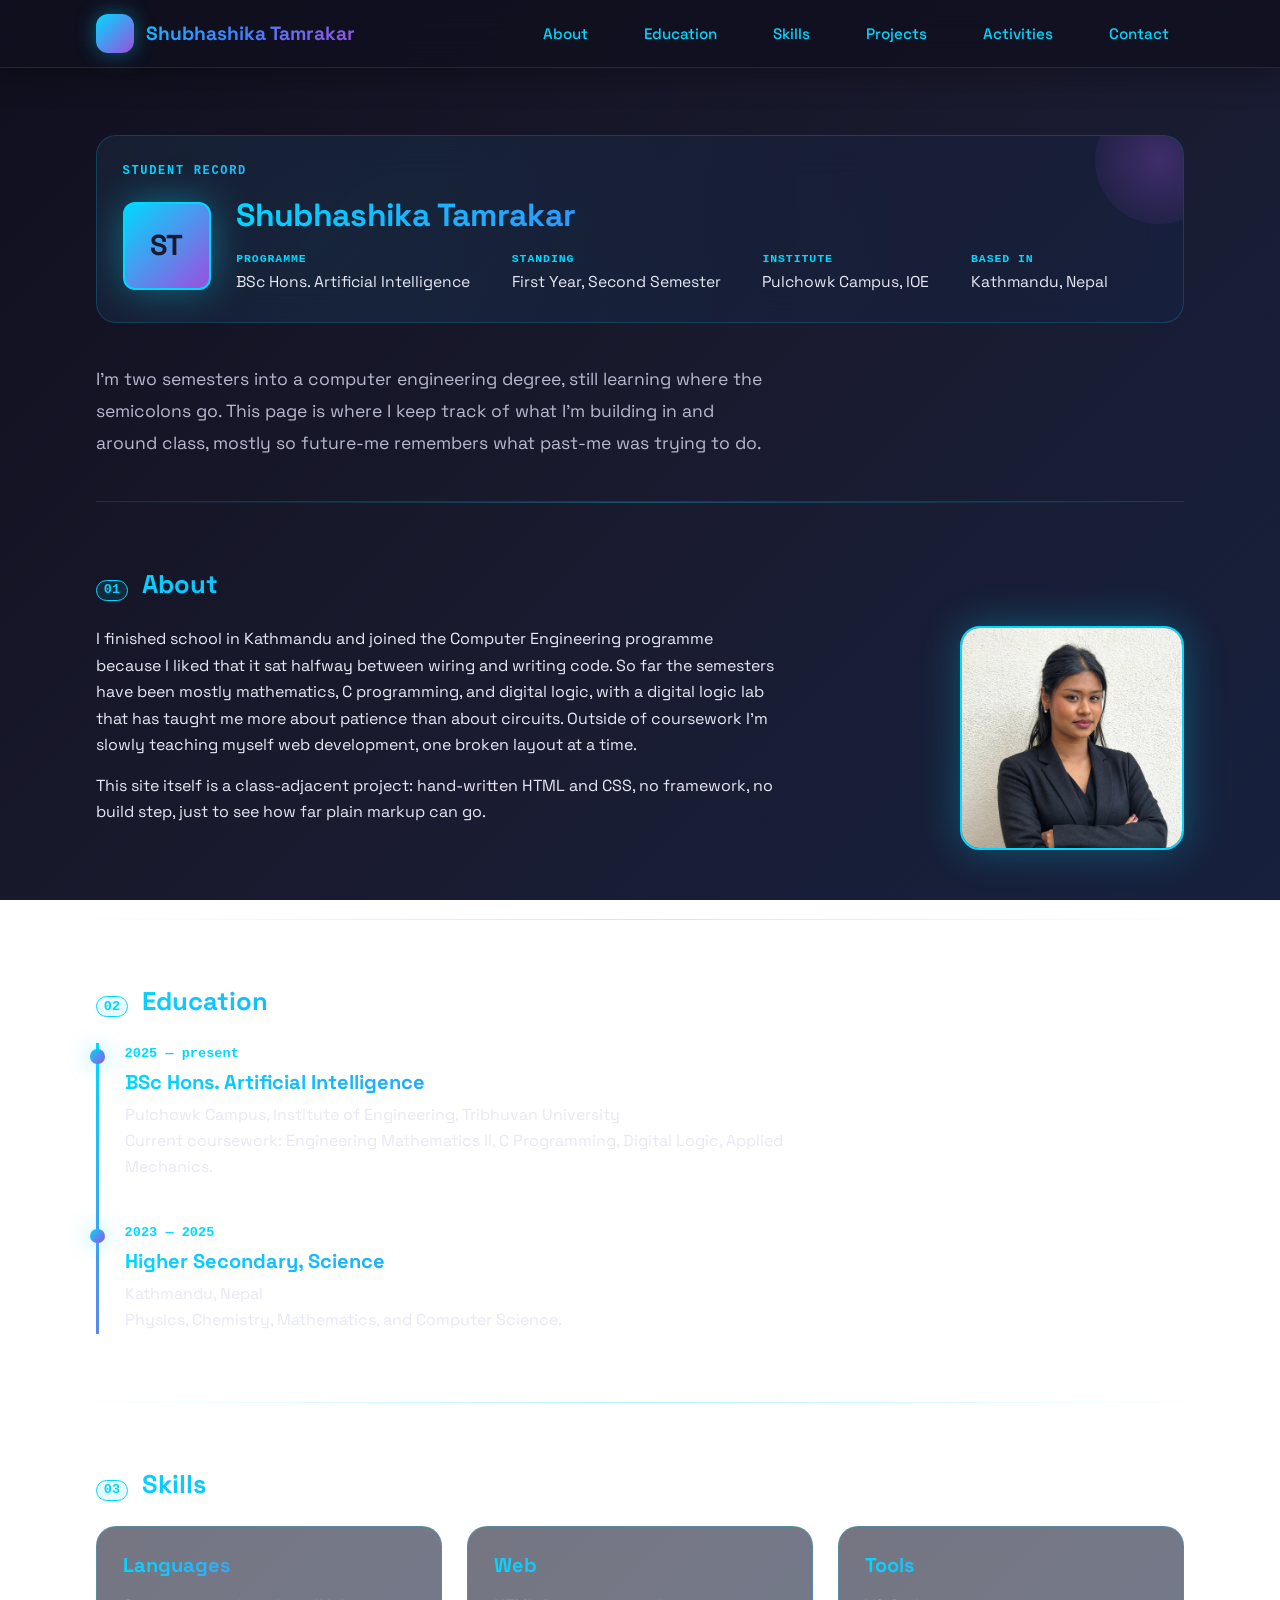
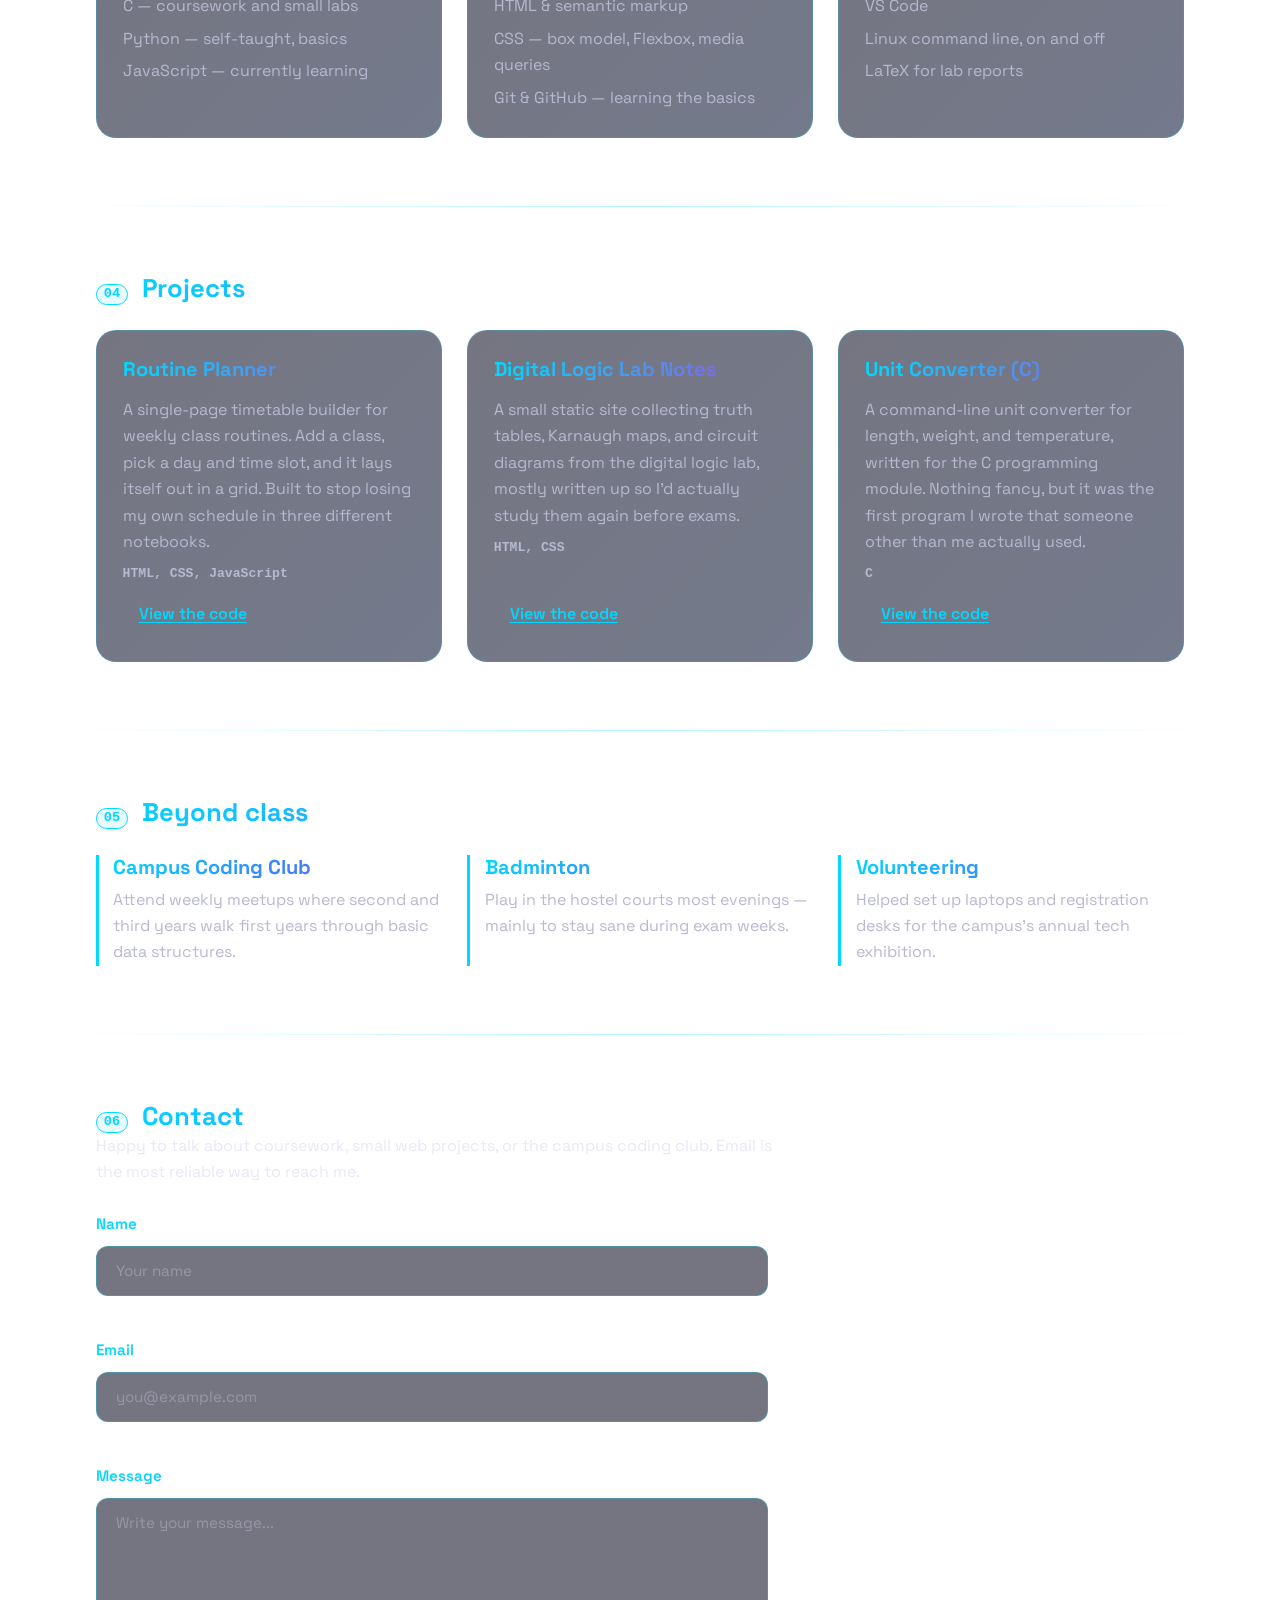
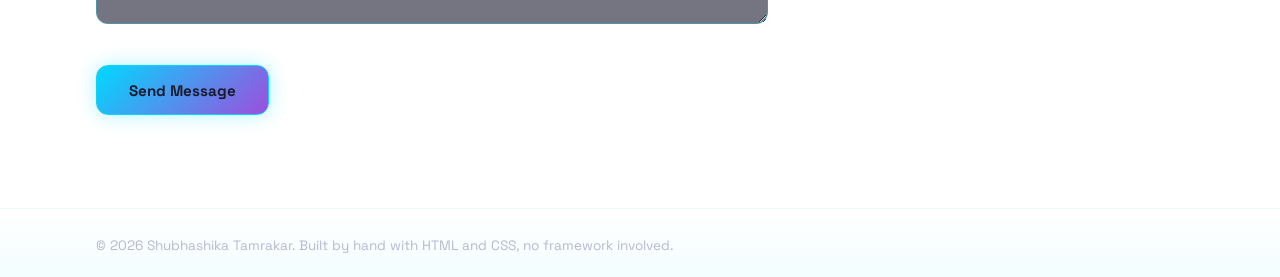
==== index.html @ 12ec839d "fist" ====
<!DOCTYPE html>
<html lang="en">
<head>
  <meta charset="UTF-8">
  <meta name="viewport" content="width=device-width, initial-scale=1">
  <title>Shubhashika Tamrakar — First-Year AI Student, Kathmandu</title>
  <meta name="description" content="Portfolio of Shubhashika Tamrakar, a first-year BSc Hons. Artificial Intelligence student at Pulchowk Campus, Kathmandu. Coursework projects, skills, and interests.">
  <meta name="author" content="Shubhashika Tamrakar">
  <meta name="robots" content="index, follow">
  <link rel="canonical" href="https://aayushkarki.example.com/">

  <!-- Open Graph -->
  <meta property="og:type" content="website">
  <meta property="og:title" content="Shubhashika Tamrakar — First-Year AI Student">
  <meta property="og:description" content="Coursework projects, skills, and interests of a first-year BSc Hons. Artificial Intelligence student at Pulchowk Campus, Kathmandu.">
  <meta property="og:url" content="https://aayushkarki.example.com/">
  <meta property="og:locale" content="en_US">

  <!-- Twitter -->
  <meta name="twitter:card" content="summary">
  <meta name="twitter:title" content="Shubhashika Tamrakar — First-Year AI Student">
  <meta name="twitter:description" content="Coursework projects, skills, and interests of a first-year BSc Hons. Artificial Intelligence student at Pulchowk Campus, Kathmandu.">

  <link rel="icon" href="data:image/svg+xml,%3Csvg xmlns='http://www.w3.org/2000/svg' viewBox='0 0 64 64'%3E%3Crect width='64' height='64' rx='10' fill='%231C2541'/%3E%3Ctext x='32' y='42' font-family='Georgia,serif' font-size='28' fill='%23C98A2E' text-anchor='middle'%3EST%3C/text%3E%3C/svg%3E">

  <link rel="stylesheet" href="style.css">

  <script type="application/ld+json">
  {
    "@context": "https://schema.org",
    "@type": "Person",
    "name": "Shubhashika Tamrakar",
    "url": "https://aayushkarki.example.com/",
    "jobTitle": "Artificial Intelligence Student",
    "affiliation": {
      "@type": "CollegeOrUniversity",
      "name": "Pulchowk Campus, Institute of Engineering"
    },
    "address": {
      "@type": "PostalAddress",
      "addressLocality": "Kathmandu",
      "addressCountry": "NP"
    },
    "sameAs": [
      "https://github.com/aayushkarki",
      "https://www.linkedin.com/in/aayushkarki"
    ]
  }
  </script>
</head>
<body>
  <a class="skip-link" href="#main">Skip to main content</a>

  <header class="site-header">
    <div class="wrap header-inner">
      <p class="brand">
        <span class="brand-mark" aria-hidden="true">ST</span>
        <span class="brand-name">Shubhashika Tamrakar</span>
      </p>
      <button class="nav-toggle" type="button" aria-expanded="false" aria-controls="primary-nav">
        <span class="visually-hidden">Menu</span>
        <span class="nav-toggle__bar" aria-hidden="true"></span>
      </button>
      <nav class="primary-nav" id="primary-nav" aria-label="Primary">
        <ul class="nav-list">
          <li><a href="#about">About</a></li>
          <li><a href="#education">Education</a></li>
          <li><a href="#skills">Skills</a></li>
          <li><a href="#projects">Projects</a></li>
          <li><a href="#activities">Activities</a></li>
          <li><a href="#contact">Contact</a></li>
        </ul>
      </nav>
    </div>
  </header>

  <main id="main">

    <section class="hero wrap" aria-labelledby="hero-heading">
      <div class="id-card">
        <p class="id-card__eyebrow">Student Record</p>
        <div class="id-card__body">
          <div class="id-card__photo" aria-hidden="true">ST</div>
          <div class="id-card__details">
            <h1 id="hero-heading">Shubhashika Tamrakar</h1>
            <dl class="id-card__meta">
              <div class="id-card__row">
                <dt>Programme</dt>
                <dd>BSc Hons. Artificial Intelligence</dd>
              </div>
              <div class="id-card__row">
                <dt>Standing</dt>
                <dd>First Year, Second Semester</dd>
              </div>
              <div class="id-card__row">
                <dt>Institute</dt>
                <dd>Pulchowk Campus, IOE</dd>
              </div>
              <div class="id-card__row">
                <dt>Based in</dt>
                <dd>Kathmandu, Nepal</dd>
              </div>
            </dl>
          </div>
        </div>
      </div>
      <p class="hero-intro">
        I'm two semesters into a computer engineering degree, still learning where the
        semicolons go. This page is where I keep track of what I'm building in and around
        class, mostly so future-me remembers what past-me was trying to do.
      </p>
    </section>

    <section id="about" class="wrap section" aria-labelledby="about-heading">
      <h2 id="about-heading"><span class="section-num" aria-hidden="true">01</span> About</h2>
      <div class="about-content">
        <div class="about-text">
          <p>
            I finished school in Kathmandu and joined the Computer Engineering programme
            because I liked that it sat halfway between wiring and writing code. So far the
            semesters have been mostly mathematics, C programming, and digital logic, with a
            digital logic lab that has taught me more about patience than about circuits.
            Outside of coursework I'm slowly teaching myself web development, one broken
            layout at a time.
          </p>
          <p>
            This site itself is a class-adjacent project: hand-written HTML and CSS, no
            framework, no build step, just to see how far plain markup can go.
          </p>
        </div>
        <img
          class="about-photo"
          src="Shubhashika.png"
          alt="Portrait of Shubhashika Tamrakar"
          width="420"
          height="420"
          loading="lazy">
      </div>
    </section>

    <section id="education" class="wrap section" aria-labelledby="education-heading">
      <h2 id="education-heading"><span class="section-num" aria-hidden="true">02</span> Education</h2>
      <ol class="timeline">
        <li class="timeline__item">
          <p class="timeline__date">2025 — present</p>
          <h3>BSc Hons. Artificial Intelligence</h3>
          <p>Pulchowk Campus, Institute of Engineering, Tribhuvan University</p>
          <p>Current coursework: Engineering Mathematics II, C Programming, Digital Logic, Applied Mechanics.</p>
        </li>
        <li class="timeline__item">
          <p class="timeline__date">2023 — 2025</p>
          <h3>Higher Secondary, Science</h3>
          <p>Kathmandu, Nepal</p>
          <p>Physics, Chemistry, Mathematics, and Computer Science.</p>
        </li>
      </ol>
    </section>

    <section id="skills" class="wrap section" aria-labelledby="skills-heading">
      <h2 id="skills-heading"><span class="section-num" aria-hidden="true">03</span> Skills</h2>
      <div class="card-grid">
        <article class="skill-card">
          <h3>Languages</h3>
          <ul>
            <li>C — coursework and small labs</li>
            <li>Python — self-taught, basics</li>
            <li>JavaScript — currently learning</li>
          </ul>
        </article>
        <article class="skill-card">
          <h3>Web</h3>
          <ul>
            <li>HTML &amp; semantic markup</li>
            <li>CSS — box model, Flexbox, media queries</li>
            <li>Git &amp; GitHub — learning the basics</li>
          </ul>
        </article>
        <article class="skill-card">
          <h3>Tools</h3>
          <ul>
            <li>VS Code</li>
            <li>Linux command line, on and off</li>
            <li>LaTeX for lab reports</li>
          </ul>
        </article>
      </div>
    </section>

    <section id="projects" class="wrap section" aria-labelledby="projects-heading">
      <h2 id="projects-heading"><span class="section-num" aria-hidden="true">04</span> Projects</h2>
      <div class="card-grid">
        <article class="project-card">
          <h3>Routine Planner</h3>
          <p>
            A single-page timetable builder for weekly class routines. Add a class, pick a
            day and time slot, and it lays itself out in a grid. Built to stop losing my
            own schedule in three different notebooks.
          </p>
          <p class="project-stack">HTML, CSS, JavaScript</p>
          <a href="https://github.com/aayushkarki/routine-planner">View the code</a>
        </article>
        <article class="project-card">
          <h3>Digital Logic Lab Notes</h3>
          <p>
            A small static site collecting truth tables, Karnaugh maps, and circuit
            diagrams from the digital logic lab, mostly written up so I'd actually study
            them again before exams.
          </p>
          <p class="project-stack">HTML, CSS</p>
          <a href="https://github.com/aayushkarki/logic-lab-notes">View the code</a>
        </article>
        <article class="project-card">
          <h3>Unit Converter (C)</h3>
          <p>
            A command-line unit converter for length, weight, and temperature, written for
            the C programming module. Nothing fancy, but it was the first program I wrote
            that someone other than me actually used.
          </p>
          <p class="project-stack">C</p>
          <a href="https://github.com/aayushkarki/unit-converter-c">View the code</a>
        </article>
      </div>
    </section>

    <section id="activities" class="wrap section" aria-labelledby="activities-heading">
      <h2 id="activities-heading"><span class="section-num" aria-hidden="true">05</span> Beyond class</h2>
      <ul class="activity-list">
        <li>
          <h3>Campus Coding Club</h3>
          <p>Attend weekly meetups where second and third years walk first years through basic data structures.</p>
        </li>
        <li>
          <h3>Badminton</h3>
          <p>Play in the hostel courts most evenings — mainly to stay sane during exam weeks.</p>
        </li>
        <li>
          <h3>Volunteering</h3>
          <p>Helped set up laptops and registration desks for the campus's annual tech exhibition.</p>
        </li>
      </ul>
    </section>

    <section id="contact" class="wrap section" aria-labelledby="contact-heading">
      <h2 id="contact-heading"><span class="section-num" aria-hidden="true">06</span> Contact</h2>
      <p>
        Happy to talk about coursework, small web projects, or the campus coding club.
        Email is the most reliable way to reach me.
      </p>
      
      <form id="contact-form" class="contact-form" novalidate>
        <div class="form-group">
          <label for="contact-name">Name</label>
          <input id="contact-name" type="text" name="name" required autocomplete="name" placeholder="Your name">
        </div>

        <div class="form-group">
          <label for="contact-email">Email</label>
          <input id="contact-email" type="email" name="email" required autocomplete="email" placeholder="you@example.com">
        </div>

        <div class="form-group">
          <label for="contact-message">Message</label>
          <textarea id="contact-message" name="message" rows="5" required minlength="10" placeholder="Write your message..."></textarea>
        </div>

        <button type="submit" class="contact-submit">Send Message</button>
        <p id="contact-status" role="status" aria-live="polite"></p>
      </form>
    </section>

  </main>

  <footer class="site-footer">
  <div class="wrap footer-inner">
    <p>&copy; 2026 Shubhashika Tamrakar. Built by hand with HTML and CSS, no framework involved.</p>
  </div>
</footer>

<script src="app.js" defer></script>

</body>
</html>
---- style.css ----
@import url('https://fonts.googleapis.com/css2?family=Space+Grotesk:wght@400;500;600;700&display=swap');

@layer reset, tokens, base, layout, components, utilities, animations;

@layer reset {
  *,
  *::before,
  *::after {
    box-sizing: border-box;
    margin: 0;
    padding: 0;
  }

  html {
    -webkit-text-size-adjust: 100%;
    scroll-behavior: smooth;
  }

  img,
  svg {
    display: block;
    max-width: 100%;
  }

  ul,
  ol {
    list-style: none;
  }

  a {
    color: inherit;
    text-decoration-color: currentColor;
  }
}

@layer tokens {
  :root {
    /* Premium gradient palette */
    --color-bg: #0f0f1e;
    --color-surface: #1a1a2e;
    --color-surface-light: #16213e;
    --color-ink: #e8e8f5;
    --color-ink-soft: #b8b8d0;
    
    /* Vibrant accents */
    --color-accent: #00d9ff;
    --color-accent-2: #9d4edd;
    --color-accent-3: #3a86ff;
    --color-accent-gold: #ffd60a;
    
    /* Gradient stops */
    --gradient-1: linear-gradient(135deg, #00d9ff 0%, #3a86ff 50%, #9d4edd 100%);
    --gradient-2: linear-gradient(135deg, #9d4edd 0%, #00d9ff 100%);
    --gradient-3: linear-gradient(135deg, #3a86ff 0%, #ffd60a 100%);
    
    /* Type */
    --font-display: 'Space Grotesk', Georgia, serif;
    --font-body: 'Space Grotesk', -apple-system, "Segoe UI", sans-serif;
    --font-mono: ui-monospace, "SFMono-Regular", Menlo, Consolas, monospace;

    --step-0: 1rem;
    --step-1: 1.25rem;
    --step-2: 1.6rem;
    --step-3: 2.1rem;
    --step-4: 2.8rem;

    --space-xs: 0.5rem;
    --space-sm: 0.9rem;
    --space-md: 1.6rem;
    --space-lg: 2.6rem;
    --space-xl: 4.2rem;

    --content-width: 68rem;
    --radius: 12px;
    --radius-lg: 20px;
    --border-thin: 1px solid rgba(232, 232, 245, 0.1);
  }
}

@layer base {
  body {
    background: linear-gradient(135deg, #0f0f1e 0%, #1a1a2e 50%, #16213e 100%);
    background-attachment: fixed;
    color: var(--color-ink);
    font-family: var(--font-body);
    font-size: var(--step-0);
    line-height: 1.65;
    min-height: 100vh;
    display: flex;
    flex-direction: column;
    overflow-x: hidden;
  }

  h1,
  h2,
  h3 {
    font-family: var(--font-display);
    color: var(--color-ink);
    line-height: 1.2;
    font-weight: 700;
    background: var(--gradient-1);
    -webkit-background-clip: text;
    background-clip: text;
    -webkit-text-fill-color: transparent;
  }

  h1 {
    font-size: var(--step-3);
    letter-spacing: -0.02em;
  }

  h2 {
    font-size: var(--step-2);
    display: flex;
    align-items: baseline;
    gap: var(--space-sm);
  }

  h3 {
    font-size: var(--step-1);
    margin-bottom: var(--space-xs);
    color: var(--color-ink);
  }

  p {
    max-width: 68ch;
  }

  a {
    color: var(--color-accent);
    text-underline-offset: 0.2em;
    transition: all 0.3s cubic-bezier(0.34, 1.56, 0.64, 1);
  }

  a:hover {
    color: var(--color-accent-2);
    text-shadow: 0 0 20px rgba(157, 78, 221, 0.5);
  }

  a:focus-visible,
  button:focus-visible {
    outline: 2px solid var(--color-accent);
    outline-offset: 4px;
    border-radius: var(--radius);
  }

  .visually-hidden {
    position: absolute;
    width: 1px;
    height: 1px;
    overflow: hidden;
    clip: rect(0 0 0 0);
    white-space: nowrap;
  }
}

@layer layout {
  .wrap {
    width: min(100% - 2.8rem, var(--content-width));
    margin-inline: auto;
  }

  .section {
    padding-block: var(--space-xl);
    border-top: var(--border-thin);
    position: relative;
  }

  .section::before {
    content: "";
    position: absolute;
    top: 0;
    left: 0;
    right: 0;
    height: 1px;
    background: linear-gradient(90deg, transparent, var(--color-accent), transparent);
    opacity: 0.3;
  }

  .card-grid {
    display: flex;
    flex-wrap: wrap;
    gap: var(--space-md);
    margin-top: var(--space-md);
  }

  .card-grid > * {
    flex: 1 1 16rem;
  }
}

@layer components {
  /* Skip link */
  .skip-link {
    position: absolute;
    top: -3rem;
    left: var(--space-sm);
    background: var(--color-accent);
    color: var(--color-surface);
    padding: 0.6em 1em;
    border-radius: var(--radius);
    z-index: 100;
    transition: all 0.3s ease;
    font-weight: 600;
  }

  .skip-link:focus {
    top: var(--space-sm);
    box-shadow: 0 0 30px rgba(0, 217, 255, 0.5);
  }

  /* Header */
  .site-header {
    position: sticky;
    top: 0;
    z-index: 10;
    background: rgba(15, 15, 30, 0.8);
    backdrop-filter: blur(20px);
    -webkit-backdrop-filter: blur(20px);
    border-bottom: var(--border-thin);
    box-shadow: 0 8px 32px rgba(0, 0, 0, 0.3);
  }

  .header-inner {
    display: flex;
    align-items: center;
    justify-content: space-between;
    flex-wrap: wrap;
    padding-block: var(--space-sm);
    gap: var(--space-sm);
  }

  .brand {
    display: flex;
    align-items: center;
    gap: 0.6em;
    font-family: var(--font-display);
    font-weight: 700;
    font-size: 1.2rem;
    background: var(--gradient-1);
    -webkit-background-clip: text;
    background-clip: text;
    -webkit-text-fill-color: transparent;
  }

  .brand-mark {
    display: grid;
    place-items: center;
    width: 2.4rem;
    height: 2.4rem;
    background: linear-gradient(135deg, var(--color-accent) 0%, var(--color-accent-2) 100%);
    color: var(--color-surface);
    border-radius: var(--radius);
    font-family: var(--font-display);
    font-size: 0.85rem;
    font-weight: 700;
    box-shadow: 0 0 20px rgba(0, 217, 255, 0.4);
    transition: all 0.3s cubic-bezier(0.34, 1.56, 0.64, 1);
  }

  .brand-mark:hover {
    transform: scale(1.1) rotate(5deg);
    box-shadow: 0 0 40px rgba(0, 217, 255, 0.6);
  }

  .nav-list {
    display: flex;
    flex-wrap: wrap;
    gap: var(--space-md);
    font-size: 0.95rem;
    font-weight: 500;
  }

  .nav-list a {
    text-decoration: none;
    padding: 0.5em 1em;
    border-radius: 6px;
    transition: all 0.3s cubic-bezier(0.34, 1.56, 0.64, 1);
    position: relative;
  }

  .nav-list a::before {
    content: "";
    position: absolute;
    inset: 0;
    background: linear-gradient(135deg, var(--color-accent), var(--color-accent-2));
    border-radius: 6px;
    opacity: 0;
    z-index: -1;
    transition: opacity 0.3s ease;
  }

  .nav-list a:hover::before {
    opacity: 0.15;
  }

  .nav-list a:hover,
  .nav-list a:focus-visible {
    color: var(--color-accent);
  }

  .nav-toggle {
    display: none;
    flex-direction: column;
    justify-content: center;
    align-items: center;
    gap: 5px;
    width: 2.4rem;
    height: 2.4rem;
    background: rgba(157, 78, 221, 0.1);
    border: 1px solid var(--color-accent-2);
    border-radius: var(--radius);
    cursor: pointer;
    transition: all 0.3s ease;
  }

  .nav-toggle:hover {
    background: rgba(157, 78, 221, 0.2);
    box-shadow: 0 0 15px rgba(157, 78, 221, 0.3);
  }

  .nav-toggle__bar,
  .nav-toggle__bar::before,
  .nav-toggle__bar::after {
    content: "";
    display: block;
    width: 1.2rem;
    height: 2px;
    background: var(--color-ink);
    transition: all 0.3s cubic-bezier(0.34, 1.56, 0.64, 1);
  }

  .nav-toggle__bar::before {
    transform: translateY(-6px);
  }

  .nav-toggle__bar::after {
    transform: translateY(4px);
  }

  /* Hero ID Card */
  .hero {
    padding-block: var(--space-xl) var(--space-lg);
    display: flex;
    flex-direction: column;
    gap: var(--space-lg);
  }

  .id-card {
    background: linear-gradient(135deg, rgba(26, 26, 46, 0.8) 0%, rgba(22, 33, 62, 0.8) 100%);
    backdrop-filter: blur(20px);
    -webkit-backdrop-filter: blur(20px);
    color: var(--color-ink);
    border-radius: var(--radius-lg);
    border: 1px solid rgba(0, 217, 255, 0.2);
    padding: var(--space-md);
    position: relative;
    overflow: hidden;
  }

  .id-card::before {
    content: "";
    position: absolute;
    inset: 0;
    background: radial-gradient(600px at 20% 50%, rgba(0, 217, 255, 0.05), transparent);
    pointer-events: none;
  }

  .id-card::after {
    content: "";
    position: absolute;
    inset-inline-end: -2.5rem;
    inset-block-start: -2.5rem;
    width: 8rem;
    height: 8rem;
    border-radius: 50%;
    background: radial-gradient(circle, rgba(157, 78, 221, 0.3), transparent);
    animation: float 6s ease-in-out infinite;
  }

  .id-card__eyebrow {
    font-family: var(--font-mono);
    letter-spacing: 0.14em;
    text-transform: uppercase;
    font-size: 0.75rem;
    background: linear-gradient(90deg, var(--color-accent), var(--color-accent-2));
    -webkit-background-clip: text;
    background-clip: text;
    -webkit-text-fill-color: transparent;
    margin-bottom: var(--space-sm);
    font-weight: 600;
  }

  .id-card__body {
    display: flex;
    flex-wrap: wrap;
    align-items: center;
    gap: var(--space-md);
    position: relative;
    z-index: 1;
  }

  .id-card__photo {
    flex: 0 0 auto;
    width: 5.5rem;
    height: 5.5rem;
    border-radius: var(--radius);
    background: linear-gradient(135deg, var(--color-accent), var(--color-accent-2));
    color: var(--color-surface);
    font-family: var(--font-display);
    font-size: 1.8rem;
    display: grid;
    place-items: center;
    border: 2px solid var(--color-accent);
    font-weight: 700;
    box-shadow: 0 0 40px rgba(0, 217, 255, 0.4);
    transition: all 0.3s cubic-bezier(0.34, 1.56, 0.64, 1);
  }

  .id-card:hover .id-card__photo {
    transform: scale(1.1);
    box-shadow: 0 0 60px rgba(0, 217, 255, 0.6);
  }

  .id-card__details {
    flex: 1 1 20rem;
    z-index: 1;
  }

  .id-card h1 {
    color: var(--color-ink);
    margin-bottom: var(--space-sm);
    font-size: 2rem;
  }

  .id-card__meta {
    display: flex;
    flex-wrap: wrap;
    gap: var(--space-md) var(--space-lg);
  }

  .id-card__row {
    display: flex;
    flex-direction: column;
    gap: 0.15em;
  }

  .id-card__row dt {
    font-family: var(--font-mono);
    font-size: 0.72rem;
    letter-spacing: 0.08em;
    text-transform: uppercase;
    color: var(--color-accent);
    font-weight: 600;
  }

  .id-card__row dd {
    font-size: 0.98rem;
  }

  .hero-intro {
    font-size: 1.1rem;
    color: var(--color-ink-soft);
    max-width: 62ch;
    line-height: 1.8;
  }

  /* About */
  .about-content {
    display: flex;
    flex-wrap: wrap;
    align-items: flex-start;
    gap: var(--space-lg);
    margin-top: var(--space-md);
  }

  .about-text {
    flex: 1 1 26rem;
    display: flex;
    flex-direction: column;
    gap: var(--space-sm);
  }

  .about-photo {
    flex: 0 0 14rem;
    width: 14rem;
    height: 14rem;
    margin-inline-start: auto;
    object-fit: cover;
    border-radius: var(--radius-lg);
    border: 2px solid var(--color-accent);
    box-shadow: 0 0 40px rgba(0, 217, 255, 0.3);
    transition: all 0.3s cubic-bezier(0.34, 1.56, 0.64, 1);
  }

  .about-photo:hover {
    transform: translateY(-8px) scale(1.02);
    box-shadow: 0 20px 60px rgba(0, 217, 255, 0.4);
  }

  /* Section numbering */
  .section-num {
    font-family: var(--font-mono);
    font-size: 0.85rem;
    color: var(--color-accent);
    border: 1px solid var(--color-accent);
    border-radius: var(--radius);
    padding: 0.1em 0.5em;
    font-weight: 600;
    background: rgba(0, 217, 255, 0.1);
  }

  /* Timeline */
  .timeline {
    display: flex;
    flex-direction: column;
    gap: var(--space-lg);
    margin-top: var(--space-md);
    border-inline-start: 3px solid var(--color-accent);
    position: relative;
  }

  .timeline::before {
    content: "";
    position: absolute;
    left: -3px;
    top: 0;
    bottom: 0;
    width: 3px;
    background: linear-gradient(180deg, var(--color-accent), var(--color-accent-2));
    opacity: 0.6;
  }

  .timeline__item {
    padding-inline-start: var(--space-md);
    position: relative;
  }

  .timeline__item::before {
    content: "";
    position: absolute;
    inset-inline-start: -0.55rem;
    top: 0.4em;
    width: 0.9rem;
    height: 0.9rem;
    border-radius: 50%;
    background: linear-gradient(135deg, var(--color-accent), var(--color-accent-2));
    box-shadow: 0 0 20px rgba(0, 217, 255, 0.5);
  }

  .timeline__date {
    font-family: var(--font-mono);
    font-size: 0.85rem;
    color: var(--color-accent);
    margin-bottom: 0.3em;
    font-weight: 600;
  }

  /* Skill & Project Cards */
  .skill-card,
  .project-card {
    background: linear-gradient(135deg, rgba(26, 26, 46, 0.6) 0%, rgba(22, 33, 62, 0.6) 100%);
    backdrop-filter: blur(10px);
    -webkit-backdrop-filter: blur(10px);
    border: 1px solid rgba(0, 217, 255, 0.2);
    border-radius: var(--radius-lg);
    padding: var(--space-md);
    display: flex;
    flex-direction: column;
    gap: var(--space-xs);
    transition: all 0.3s cubic-bezier(0.34, 1.56, 0.64, 1);
    position: relative;
    overflow: hidden;
  }

  .skill-card::before,
  .project-card::before {
    content: "";
    position: absolute;
    inset: 0;
    background: radial-gradient(600px at var(--mouse-x, 50%) var(--mouse-y, 50%), rgba(0, 217, 255, 0.1), transparent);
    opacity: 0;
    transition: opacity 0.3s ease;
    pointer-events: none;
  }

  .skill-card:hover,
  .project-card:hover {
    border-color: rgba(0, 217, 255, 0.5);
    box-shadow: 0 0 30px rgba(0, 217, 255, 0.2), inset 0 0 20px rgba(0, 217, 255, 0.05);
    transform: translateY(-4px);
  }

  .skill-card:hover::before,
  .project-card:hover::before {
    opacity: 1;
  }

  .skill-card ul {
    display: flex;
    flex-direction: column;
    gap: 0.4em;
    color: var(--color-ink-soft);
  }

  .skill-card h3,
  .project-card h3 {
    background: linear-gradient(90deg, var(--color-accent), var(--color-accent-2));
    -webkit-background-clip: text;
    background-clip: text;
    -webkit-text-fill-color: transparent;
  }

  .project-card p {
    color: var(--color-ink-soft);
  }

  .project-stack {
    font-family: var(--font-mono);
    font-size: 0.82rem;
    color: var(--color-accent);
    font-weight: 600;
  }

  .project-card a {
    margin-top: auto;
    align-self: flex-start;
    font-weight: 600;
    padding: 0.5em 1em;
    border-radius: 6px;
    transition: all 0.3s cubic-bezier(0.34, 1.56, 0.64, 1);
  }

  .project-card a:hover {
    background: rgba(0, 217, 255, 0.1);
    transform: translateX(4px);
  }

  /* Activities */
  .activity-list {
    display: flex;
    flex-wrap: wrap;
    gap: var(--space-md);
    margin-top: var(--space-md);
  }

  .activity-list > li {
    flex: 1 1 15rem;
    border-inline-start: 3px solid var(--color-accent);
    padding-inline-start: var(--space-sm);
    transition: all 0.3s cubic-bezier(0.34, 1.56, 0.64, 1);
  }

  .activity-list > li:hover {
    border-color: var(--color-accent-2);
    padding-inline-start: calc(var(--space-sm) + 4px);
  }

  .activity-list p {
    color: var(--color-ink-soft);
  }

  /* Premium Contact Form */
  .contact-form {
    margin-top: var(--space-md);
    max-width: 42rem;
  }

  .form-group {
    display: flex;
    flex-direction: column;
    gap: 0.6rem;
    margin-bottom: var(--space-lg);
    position: relative;
  }

  .form-group label {
    font-weight: 600;
    font-size: 0.95rem;
    background: linear-gradient(90deg, var(--color-accent), var(--color-accent-2));
    -webkit-background-clip: text;
    background-clip: text;
    -webkit-text-fill-color: transparent;
  }

  .form-group input,
  .form-group textarea {
    padding: 0.9rem 1.2rem;
    border: 1px solid rgba(0, 217, 255, 0.3);
    border-radius: var(--radius);
    background: rgba(26, 26, 46, 0.6);
    color: var(--color-ink);
    font-family: var(--font-body);
    font-size: 0.95rem;
    backdrop-filter: blur(10px);
    -webkit-backdrop-filter: blur(10px);
    transition: all 0.3s cubic-bezier(0.34, 1.56, 0.64, 1);
  }

  .form-group input::placeholder,
  .form-group textarea::placeholder {
    color: rgba(184, 184, 208, 0.5);
  }

  .form-group input:focus,
  .form-group textarea:focus {
    outline: none;
    border-color: var(--color-accent);
    background: rgba(26, 26, 46, 0.8);
    box-shadow: 0 0 0 3px rgba(0, 217, 255, 0.2), inset 0 0 20px rgba(0, 217, 255, 0.05);
  }

  .form-group textarea {
    resize: vertical;
    min-height: 120px;
  }

  .contact-submit {
    background: linear-gradient(135deg, var(--color-accent), var(--color-accent-2));
    color: var(--color-surface);
    border: 1px solid var(--color-accent);
    padding: 0.9rem 2rem;
    border-radius: var(--radius);
    font-weight: 700;
    cursor: pointer;
    font-size: 0.95rem;
    font-family: var(--font-display);
    transition: all 0.3s cubic-bezier(0.34, 1.56, 0.64, 1);
    position: relative;
    overflow: hidden;
    box-shadow: 0 0 20px rgba(0, 217, 255, 0.3);
  }

  .contact-submit::before {
    content: "";
    position: absolute;
    top: 0;
    left: -100%;
    width: 100%;
    height: 100%;
    background: linear-gradient(90deg, transparent, rgba(255, 255, 255, 0.3), transparent);
    transition: left 0.5s ease;
  }

  .contact-submit:hover {
    transform: translateY(-2px);
    box-shadow: 0 10px 40px rgba(0, 217, 255, 0.4);
  }

  .contact-submit:hover::before {
    left: 100%;
  }

  .contact-submit:active {
    transform: translateY(0);
  }

  #contact-status {
    margin-top: var(--space-md);
    font-size: 0.95rem;
    color: var(--color-ink-soft);
    transition: all 0.3s ease;
    font-weight: 500;
  }

  /* Footer */
  .site-footer {
    margin-top: auto;
    border-top: var(--border-thin);
    padding-block: var(--space-md);
    font-size: 0.85rem;
    color: var(--color-ink-soft);
    background: linear-gradient(180deg, transparent, rgba(0, 217, 255, 0.05));
  }
}

@layer animations {
  @keyframes float {
    0%, 100% {
      transform: translateY(0px);
    }
    50% {
      transform: translateY(-20px);
    }
  }

  @keyframes glow-pulse {
    0%, 100% {
      box-shadow: 0 0 20px rgba(0, 217, 255, 0.4);
    }
    50% {
      box-shadow: 0 0 40px rgba(0, 217, 255, 0.6);
    }
  }

  @keyframes slide-up {
    from {
      opacity: 0;
      transform: translateY(30px);
    }
    to {
      opacity: 1;
      transform: translateY(0);
    }
  }

  @keyframes fade-in {
    from {
      opacity: 0;
    }
    to {
      opacity: 1;
    }
  }

  @keyframes scale-in {
    from {
      opacity: 0;
      transform: scale(0.95);
    }
    to {
      opacity: 1;
      transform: scale(1);
    }
  }

  .brand-mark {
    animation: glow-pulse 3s ease-in-out infinite;
  }

  .id-card__photo {
    animation: float 4s ease-in-out infinite;
  }
}

@layer utilities {
  @media (max-width: 56.25rem) {
    .hero-intro {
      font-size: 1rem;
    }

    h1 {
      font-size: 1.8rem;
    }
  }

  @media (max-width: 40rem) {
    :root {
      --step-3: 1.75rem;
      --step-2: 1.35rem;
    }

    .nav-toggle {
      display: flex;
    }

    .primary-nav {
      flex-basis: 100%;
      display: none;
    }

    .primary-nav.is-open {
      display: block;
      animation: slide-up 0.3s ease;
    }

    .nav-list {
      flex-direction: column;
      gap: var(--space-sm);
      padding-block: var(--space-sm);
    }

    .id-card__body {
      flex-direction: column;
      align-items: flex-start;
    }

    .about-photo {
      margin-inline-start: 0;
    }

    .section {
      padding-block: var(--space-lg);
    }

    .contact-form {
      max-width: 100%;
    }
  }

  @media (prefers-reduced-motion: reduce) {
    * {
      transition: none !important;
      animation: none !important;
    }
  }

  @media print {
    .site-header,
    .nav-toggle,
    .skip-link {
      display: none;
    }
  }
}
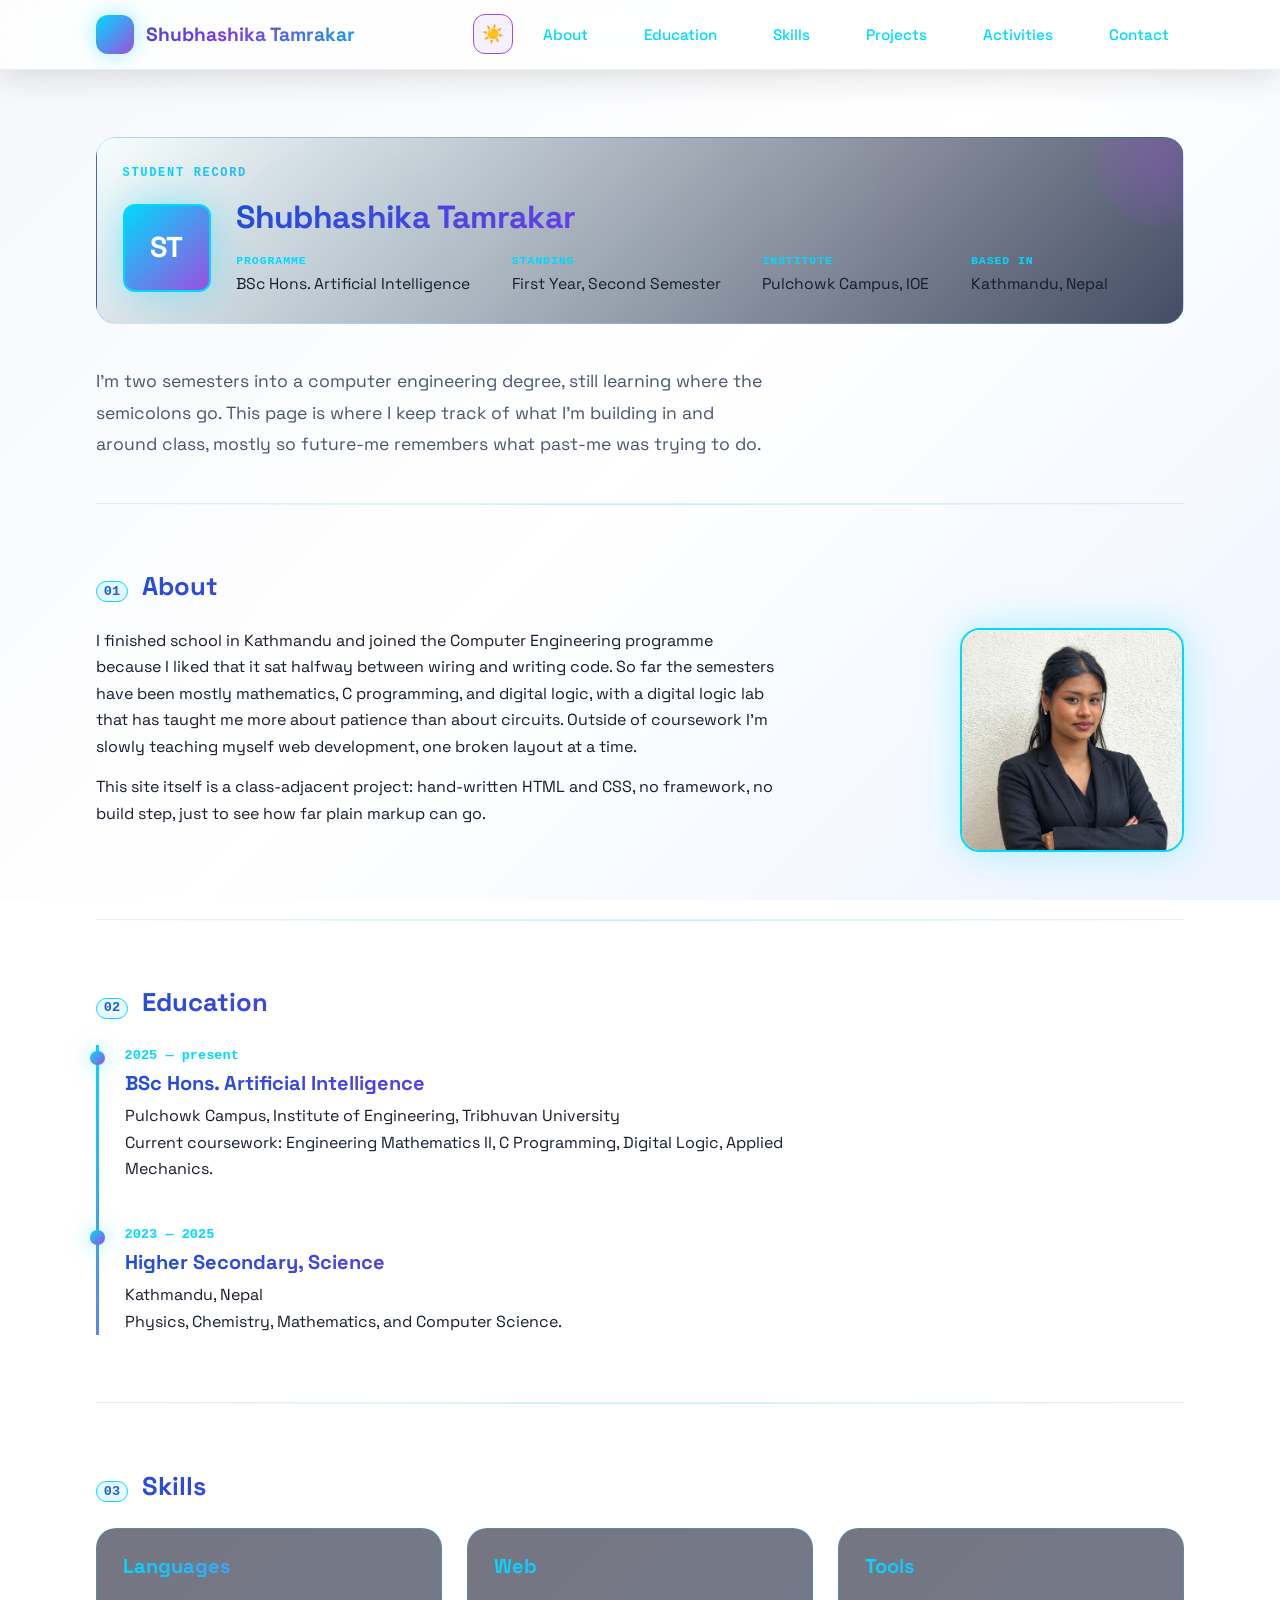
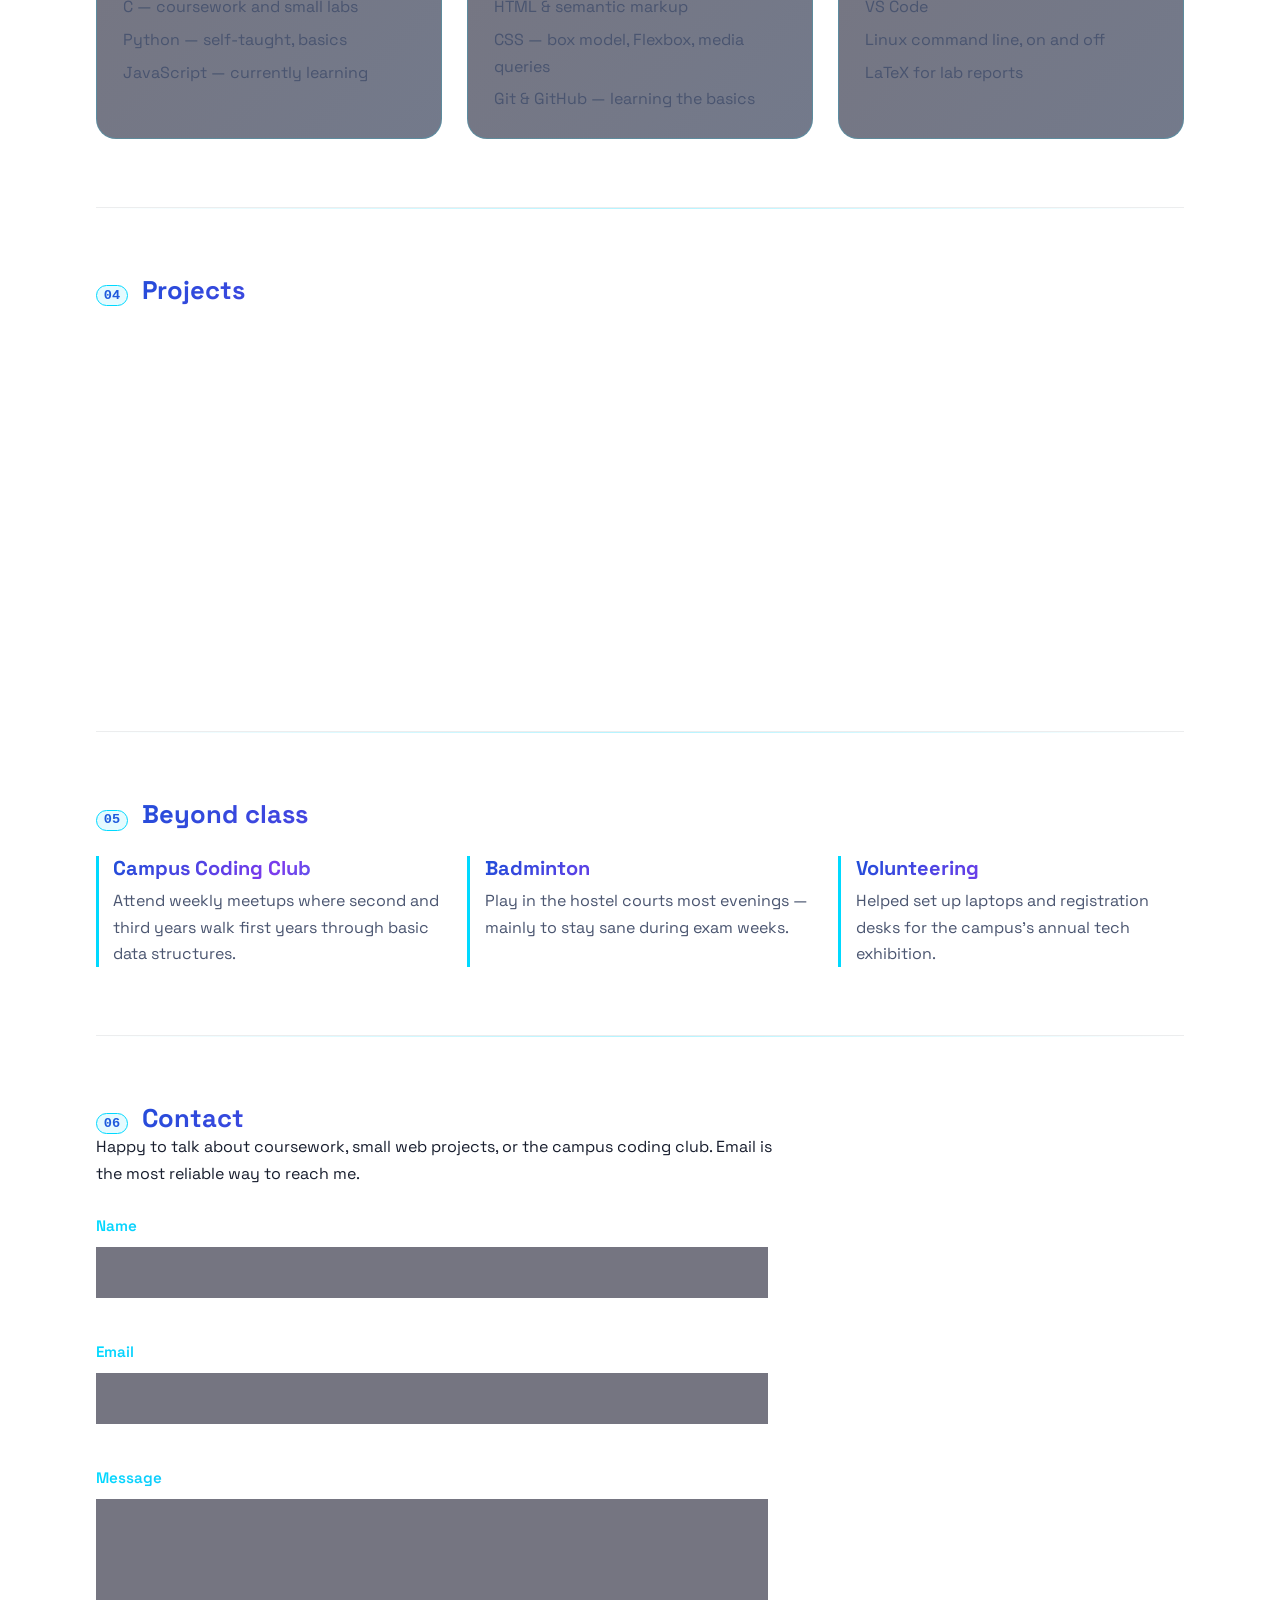
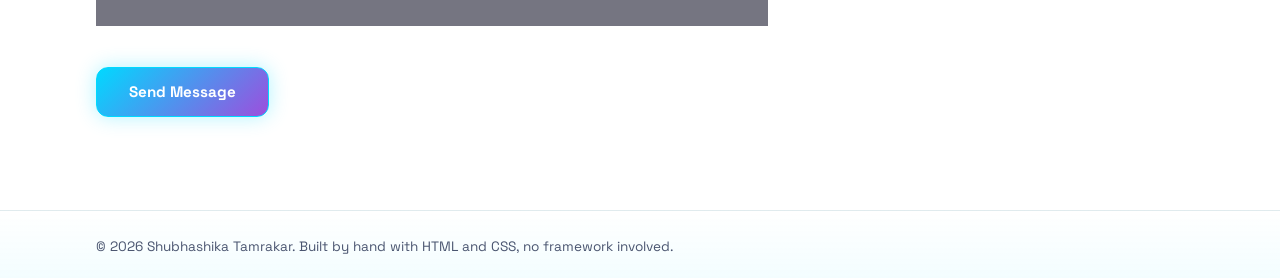
==== commit 7bcb7b56: "Aarya Sarkar" ====
--- a/index.html
+++ b/index.html
@@ -57,10 +57,17 @@
         <span class="brand-mark" aria-hidden="true">ST</span>
         <span class="brand-name">Shubhashika Tamrakar</span>
       </p>
-      <button class="nav-toggle" type="button" aria-expanded="false" aria-controls="primary-nav">
-        <span class="visually-hidden">Menu</span>
-        <span class="nav-toggle__bar" aria-hidden="true"></span>
-      </button>
+
+      <div class="header-actions">
+        <button class="theme-toggle" type="button" aria-label="Switch to light mode" title="Switch to light mode">
+          <span aria-hidden="true">🌙</span>
+        </button>
+        <button class="nav-toggle" type="button" aria-expanded="false" aria-controls="primary-nav">
+          <span class="visually-hidden">Menu</span>
+          <span class="nav-toggle__bar" aria-hidden="true"></span>
+        </button>
+      </div>
+
       <nav class="primary-nav" id="primary-nav" aria-label="Primary">
         <ul class="nav-list">
           <li><a href="#about">About</a></li>
--- a/style.css
+++ b/style.css
@@ -41,6 +41,9 @@
     --color-surface-light: #16213e;
     --color-ink: #e8e8f5;
     --color-ink-soft: #b8b8d0;
+    --color-card: rgba(26, 26, 46, 0.8);
+    --color-card-border: rgba(0, 217, 255, 0.2);
+    --color-header-bg: rgba(15, 15, 30, 0.8);
     
     /* Vibrant accents */
     --color-accent: #00d9ff;
@@ -75,11 +78,26 @@
     --radius-lg: 20px;
     --border-thin: 1px solid rgba(232, 232, 245, 0.1);
   }
+
+  body[data-theme="light"] {
+    --color-bg: #f5f7fb;
+    --color-surface: #ffffff;
+    --color-surface-light: #edf3ff;
+    --color-ink: #171d2d;
+    --color-ink-soft: #4a5570;
+    --color-card: rgba(255, 255, 255, 0.88);
+    --color-card-border: rgba(58, 134, 255, 0.2);
+    --color-header-bg: rgba(255, 255, 255, 0.78);
+    --gradient-1: linear-gradient(135deg, #1d4ed8 0%, #7c3aed 50%, #0ea5e9 100%);
+    --gradient-2: linear-gradient(135deg, #8b5cf6 0%, #0ea5e9 100%);
+    --gradient-3: linear-gradient(135deg, #3a86ff 0%, #f59e0b 100%);
+    --border-thin: 1px solid rgba(23, 29, 45, 0.08);
+  }
 }
 
 @layer base {
   body {
-    background: linear-gradient(135deg, #0f0f1e 0%, #1a1a2e 50%, #16213e 100%);
+    background: linear-gradient(135deg, var(--color-bg) 0%, var(--color-surface) 50%, var(--color-surface-light) 100%);
     background-attachment: fixed;
     color: var(--color-ink);
     font-family: var(--font-body);
@@ -214,11 +232,11 @@
     position: sticky;
     top: 0;
     z-index: 10;
-    background: rgba(15, 15, 30, 0.8);
+    background: var(--color-header-bg);
     backdrop-filter: blur(20px);
     -webkit-backdrop-filter: blur(20px);
     border-bottom: var(--border-thin);
-    box-shadow: 0 8px 32px rgba(0, 0, 0, 0.3);
+    box-shadow: 0 8px 32px rgba(0, 0, 0, 0.12);
   }
 
   .header-inner {
@@ -228,6 +246,13 @@
     flex-wrap: wrap;
     padding-block: var(--space-sm);
     gap: var(--space-sm);
+  }
+
+  .header-actions {
+    display: flex;
+    align-items: center;
+    gap: 0.75rem;
+    margin-left: auto;
   }
 
   .brand {
@@ -299,24 +324,37 @@
     color: var(--color-accent);
   }
 
+  .theme-toggle,
+  .nav-toggle {
+    display: inline-flex;
+    align-items: center;
+    justify-content: center;
+    width: 2.5rem;
+    height: 2.5rem;
+    border-radius: var(--radius);
+    border: 1px solid var(--color-accent-2);
+    background: rgba(157, 78, 221, 0.08);
+    color: var(--color-ink);
+    cursor: pointer;
+    transition: all 0.3s ease;
+  }
+
+  .theme-toggle:hover,
+  .nav-toggle:hover {
+    background: rgba(157, 78, 221, 0.16);
+    box-shadow: 0 0 15px rgba(157, 78, 221, 0.22);
+    transform: translateY(-1px);
+  }
+
+  .theme-toggle {
+    font-size: 1.1rem;
+    line-height: 1;
+  }
+
   .nav-toggle {
     display: none;
     flex-direction: column;
-    justify-content: center;
-    align-items: center;
     gap: 5px;
-    width: 2.4rem;
-    height: 2.4rem;
-    background: rgba(157, 78, 221, 0.1);
-    border: 1px solid var(--color-accent-2);
-    border-radius: var(--radius);
-    cursor: pointer;
-    transition: all 0.3s ease;
-  }
-
-  .nav-toggle:hover {
-    background: rgba(157, 78, 221, 0.2);
-    box-shadow: 0 0 15px rgba(157, 78, 221, 0.3);
   }
 
   .nav-toggle__bar,
@@ -347,12 +385,12 @@
   }
 
   .id-card {
-    background: linear-gradient(135deg, rgba(26, 26, 46, 0.8) 0%, rgba(22, 33, 62, 0.8) 100%);
+    background: linear-gradient(135deg, var(--color-card) 0%, rgba(22, 33, 62, 0.8) 100%);
     backdrop-filter: blur(20px);
     -webkit-backdrop-filter: blur(20px);
     color: var(--color-ink);
     border-radius: var(--radius-lg);
-    border: 1px solid rgba(0, 217, 255, 0.2);
+    border: 1px solid var(--color-card-border);
     padding: var(--space-md);
     position: relative;
     overflow: hidden;
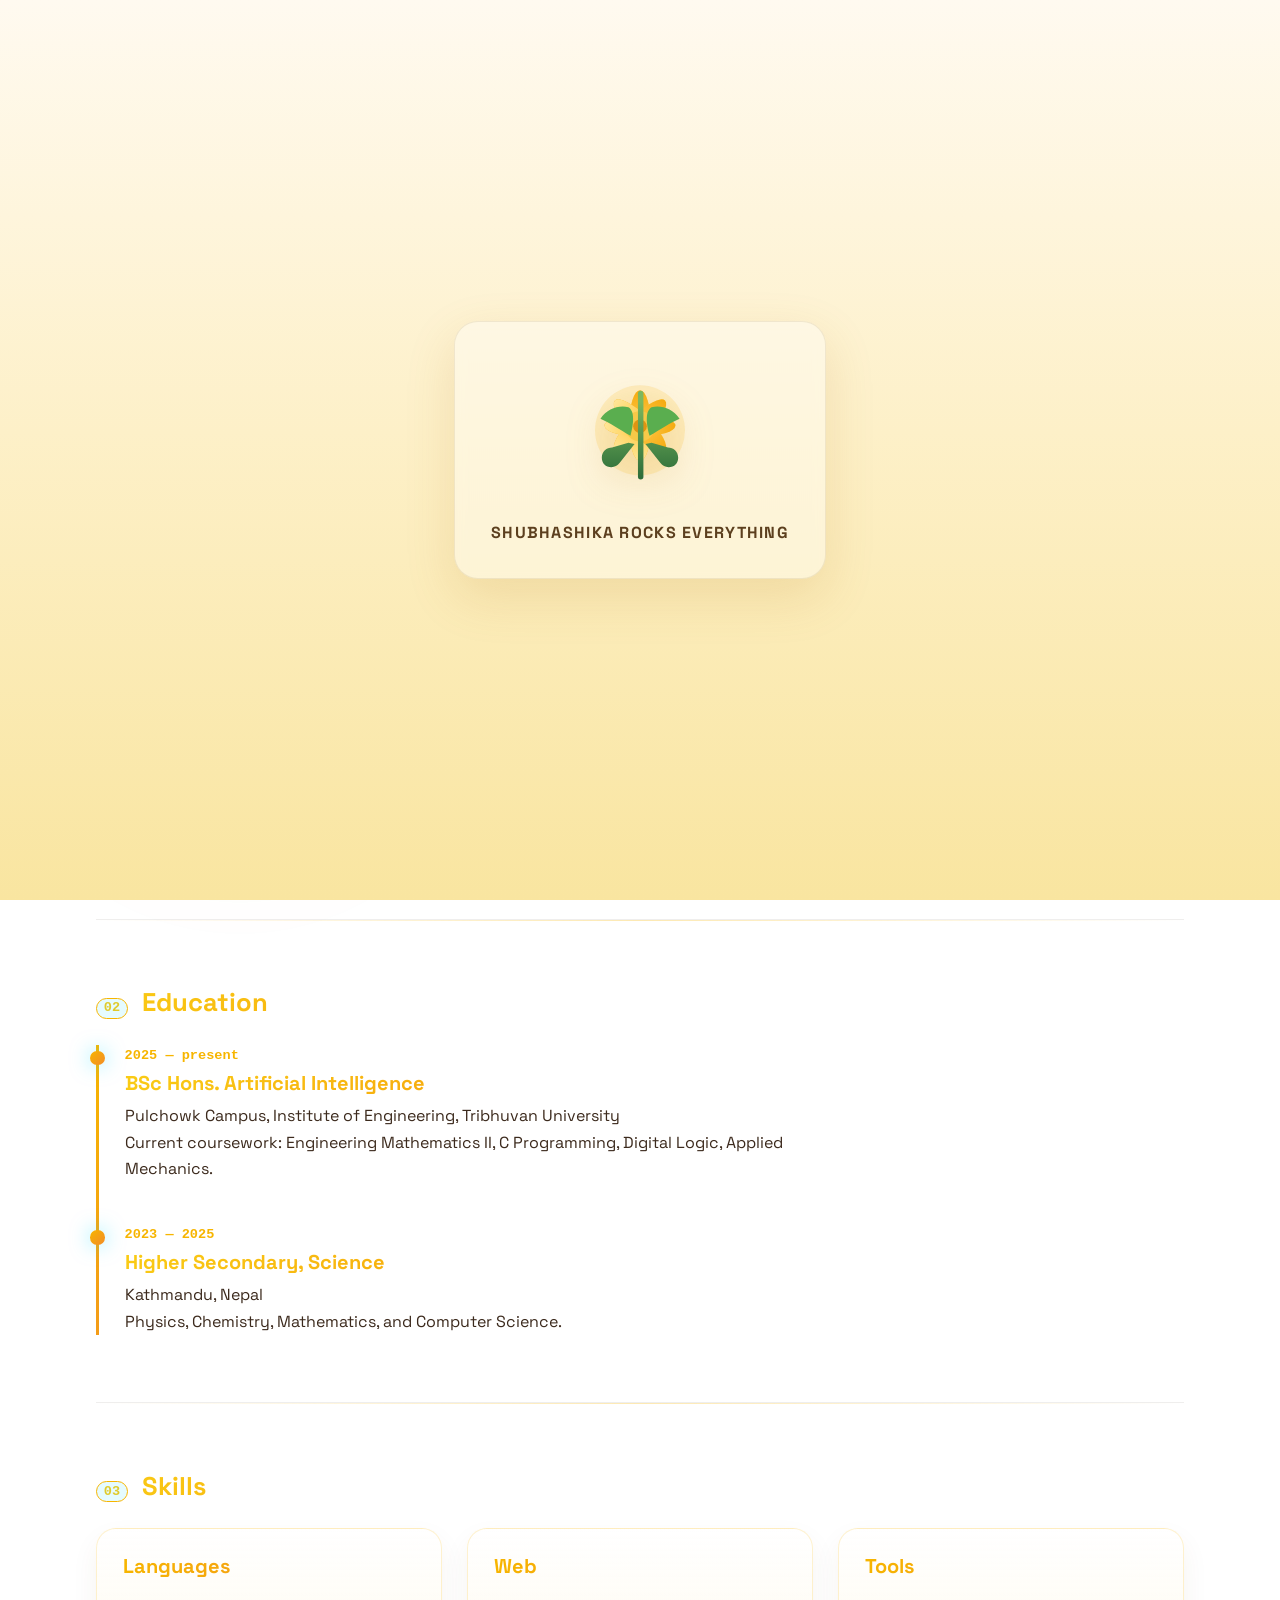
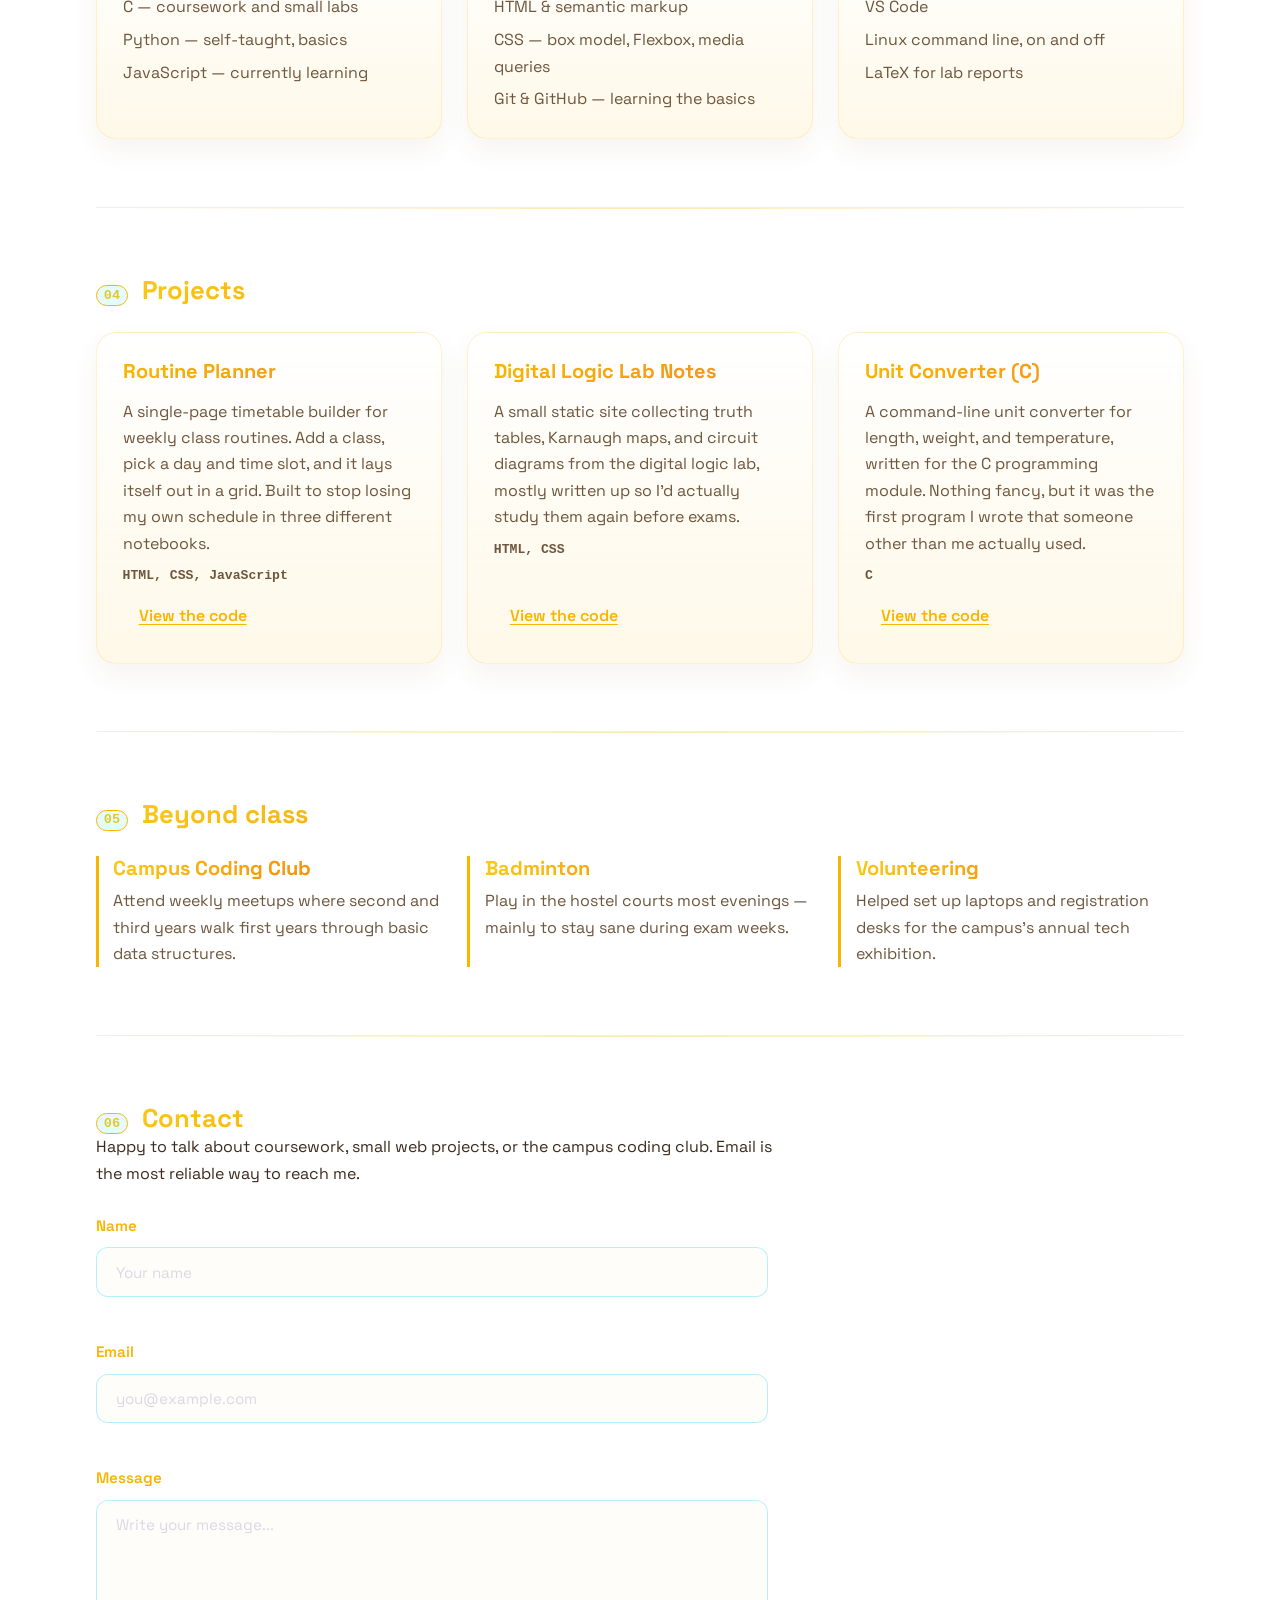
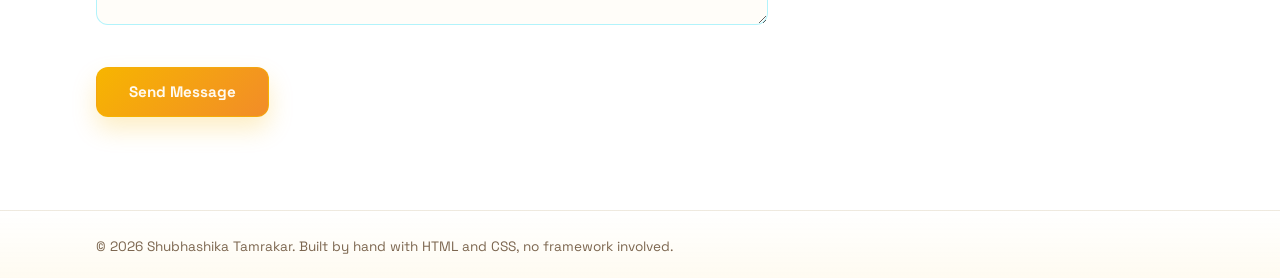
==== commit a43898cd: "Sunflower" ====
--- a/index.html
+++ b/index.html
@@ -48,7 +48,14 @@
   }
   </script>
 </head>
-<body>
+<body class="is-loading">
+  <div class="loader-screen" id="loader-screen" aria-live="polite" aria-label="Loading page">
+    <div class="loader-card">
+      <img src="sunflower-loader.svg" alt="Sunflower loading illustration" class="sunflower-image" />
+      <p class="loader-text">Shubhashika Rocks Everything</p>
+    </div>
+  </div>
+
   <a class="skip-link" href="#main">Skip to main content</a>
 
   <header class="site-header">
--- a/style.css
+++ b/style.css
@@ -35,26 +35,26 @@
 
 @layer tokens {
   :root {
-    /* Premium gradient palette */
-    --color-bg: #0f0f1e;
-    --color-surface: #1a1a2e;
-    --color-surface-light: #16213e;
-    --color-ink: #e8e8f5;
-    --color-ink-soft: #b8b8d0;
-    --color-card: rgba(26, 26, 46, 0.8);
-    --color-card-border: rgba(0, 217, 255, 0.2);
-    --color-header-bg: rgba(15, 15, 30, 0.8);
+    /* Sunflower-inspired palette */
+    --color-bg: #fff7e8;
+    --color-surface: #fffdf8;
+    --color-surface-light: #f9e7b4;
+    --color-ink: #3c2a1d;
+    --color-ink-soft: #6e563d;
+    --color-card: rgba(255, 250, 240, 0.9);
+    --color-card-border: rgba(210, 129, 27, 0.25);
+    --color-header-bg: rgba(255, 250, 240, 0.85);
     
     /* Vibrant accents */
-    --color-accent: #00d9ff;
-    --color-accent-2: #9d4edd;
-    --color-accent-3: #3a86ff;
-    --color-accent-gold: #ffd60a;
+    --color-accent: #f7b500;
+    --color-accent-2: #f28c28;
+    --color-accent-3: #d97706;
+    --color-accent-gold: #facc15;
     
     /* Gradient stops */
-    --gradient-1: linear-gradient(135deg, #00d9ff 0%, #3a86ff 50%, #9d4edd 100%);
-    --gradient-2: linear-gradient(135deg, #9d4edd 0%, #00d9ff 100%);
-    --gradient-3: linear-gradient(135deg, #3a86ff 0%, #ffd60a 100%);
+    --gradient-1: linear-gradient(135deg, #facc15 0%, #f59e0b 45%, #f97316 100%);
+    --gradient-2: linear-gradient(135deg, #f59e0b 0%, #fbbf24 100%);
+    --gradient-3: linear-gradient(135deg, #facc15 0%, #f97316 100%);
     
     /* Type */
     --font-display: 'Space Grotesk', Georgia, serif;
@@ -80,24 +80,40 @@
   }
 
   body[data-theme="light"] {
-    --color-bg: #f5f7fb;
-    --color-surface: #ffffff;
-    --color-surface-light: #edf3ff;
-    --color-ink: #171d2d;
-    --color-ink-soft: #4a5570;
-    --color-card: rgba(255, 255, 255, 0.88);
-    --color-card-border: rgba(58, 134, 255, 0.2);
-    --color-header-bg: rgba(255, 255, 255, 0.78);
-    --gradient-1: linear-gradient(135deg, #1d4ed8 0%, #7c3aed 50%, #0ea5e9 100%);
-    --gradient-2: linear-gradient(135deg, #8b5cf6 0%, #0ea5e9 100%);
-    --gradient-3: linear-gradient(135deg, #3a86ff 0%, #f59e0b 100%);
-    --border-thin: 1px solid rgba(23, 29, 45, 0.08);
+    --color-bg: #fffaf1;
+    --color-surface: #fffdf9;
+    --color-surface-light: #fef3be;
+    --color-ink: #3c2a1d;
+    --color-ink-soft: #6e563d;
+    --color-card: rgba(255, 253, 247, 0.9);
+    --color-card-border: rgba(210, 129, 27, 0.25);
+    --color-header-bg: rgba(255, 253, 247, 0.8);
+    --gradient-1: linear-gradient(135deg, #facc15 0%, #f59e0b 45%, #f97316 100%);
+    --gradient-2: linear-gradient(135deg, #f59e0b 0%, #fbbf24 100%);
+    --gradient-3: linear-gradient(135deg, #facc15 0%, #f97316 100%);
+    --border-thin: 1px solid rgba(60, 42, 29, 0.08);
+  }
+
+  body[data-theme="dark"] {
+    --color-bg: #1a1208;
+    --color-surface: #2e1f10;
+    --color-surface-light: #473016;
+    --color-ink: #fdf1d6;
+    --color-ink-soft: #e7c98d;
+    --color-card: rgba(46, 31, 16, 0.82);
+    --color-card-border: rgba(251, 191, 36, 0.28);
+    --color-header-bg: rgba(26, 18, 8, 0.8);
+    --gradient-1: linear-gradient(135deg, #fbbf24 0%, #f59e0b 45%, #f97316 100%);
+    --gradient-2: linear-gradient(135deg, #f59e0b 0%, #facc15 100%);
+    --gradient-3: linear-gradient(135deg, #fbbf24 0%, #fb923c 100%);
+    --border-thin: 1px solid rgba(253, 241, 214, 0.1);
   }
 }
 
 @layer base {
   body {
-    background: linear-gradient(135deg, var(--color-bg) 0%, var(--color-surface) 50%, var(--color-surface-light) 100%);
+    position: relative;
+    background: linear-gradient(135deg, var(--color-bg) 0%, var(--color-surface) 45%, var(--color-surface-light) 100%);
     background-attachment: fixed;
     color: var(--color-ink);
     font-family: var(--font-body);
@@ -107,6 +123,34 @@
     display: flex;
     flex-direction: column;
     overflow-x: hidden;
+  }
+
+  body::before,
+  body::after {
+    content: "";
+    position: fixed;
+    inset: auto;
+    pointer-events: none;
+    z-index: 0;
+    border-radius: 50%;
+    filter: blur(80px);
+    opacity: 0.3;
+  }
+
+  body::before {
+    width: 26rem;
+    height: 26rem;
+    top: 4rem;
+    right: 6%;
+    background: rgba(247, 181, 0, 0.18);
+  }
+
+  body::after {
+    width: 22rem;
+    height: 22rem;
+    left: 5%;
+    bottom: 5%;
+    background: rgba(242, 140, 40, 0.12);
   }
 
   h1,
@@ -208,23 +252,77 @@
 }
 
 @layer components {
+  .loader-screen {
+    position: fixed;
+    inset: 0;
+    z-index: 999;
+    display: grid;
+    place-items: center;
+    background: linear-gradient(180deg, #fffaf0 0%, #fdf0c8 48%, #f9e5a0 100%);
+    transition: opacity 0.8s ease, visibility 0.8s ease;
+  }
+
+  body.is-loading .loader-screen {
+    opacity: 1;
+    visibility: visible;
+  }
+
+  body:not(.is-loading) .loader-screen {
+    opacity: 0;
+    visibility: hidden;
+    pointer-events: none;
+  }
+
+  .loader-card {
+    display: flex;
+    flex-direction: column;
+    align-items: center;
+    gap: 1rem;
+    padding: 2rem 2.25rem;
+    border-radius: 24px;
+    background: rgba(255, 255, 255, 0.38);
+    border: 1px solid rgba(120, 79, 17, 0.1);
+    backdrop-filter: blur(6px);
+    -webkit-backdrop-filter: blur(6px);
+    box-shadow: 0 18px 50px rgba(180, 121, 20, 0.16);
+  }
+
+  .sunflower-image {
+    width: 150px;
+    height: 150px;
+    object-fit: contain;
+    animation: floatFlower 2.4s ease-in-out infinite;
+    filter: drop-shadow(0 12px 18px rgba(196, 128, 28, 0.18));
+  }
+
+  .loader-text {
+    margin: 0;
+    font-size: 1rem;
+    letter-spacing: 0.08em;
+    text-transform: uppercase;
+    color: #5c3f1e;
+    font-weight: 800;
+    text-align: center;
+    animation: textPulse 1.8s ease-in-out infinite;
+  }
+
   /* Skip link */
   .skip-link {
     position: absolute;
     top: -3rem;
     left: var(--space-sm);
-    background: var(--color-accent);
-    color: var(--color-surface);
+    background: linear-gradient(135deg, var(--color-accent), var(--color-accent-2));
+    color: #fffaf0;
     padding: 0.6em 1em;
     border-radius: var(--radius);
     z-index: 100;
     transition: all 0.3s ease;
-    font-weight: 600;
+    font-weight: 700;
   }
 
   .skip-link:focus {
     top: var(--space-sm);
-    box-shadow: 0 0 30px rgba(0, 217, 255, 0.5);
+    box-shadow: 0 0 30px rgba(247, 181, 0, 0.35);
   }
 
   /* Header */
@@ -236,7 +334,7 @@
     backdrop-filter: blur(20px);
     -webkit-backdrop-filter: blur(20px);
     border-bottom: var(--border-thin);
-    box-shadow: 0 8px 32px rgba(0, 0, 0, 0.12);
+    box-shadow: 0 8px 32px rgba(0, 0, 0, 0.08);
   }
 
   .header-inner {
@@ -268,18 +366,22 @@
     -webkit-text-fill-color: transparent;
   }
 
+  .brand-name {
+    letter-spacing: -0.03em;
+  }
+
   .brand-mark {
     display: grid;
     place-items: center;
     width: 2.4rem;
     height: 2.4rem;
     background: linear-gradient(135deg, var(--color-accent) 0%, var(--color-accent-2) 100%);
-    color: var(--color-surface);
+    color: #fffaf0;
     border-radius: var(--radius);
     font-family: var(--font-display);
     font-size: 0.85rem;
     font-weight: 700;
-    box-shadow: 0 0 20px rgba(0, 217, 255, 0.4);
+    box-shadow: 0 0 20px rgba(247, 181, 0, 0.28);
     transition: all 0.3s cubic-bezier(0.34, 1.56, 0.64, 1);
   }
 
@@ -332,8 +434,8 @@
     width: 2.5rem;
     height: 2.5rem;
     border-radius: var(--radius);
-    border: 1px solid var(--color-accent-2);
-    background: rgba(157, 78, 221, 0.08);
+    border: 1px solid rgba(247, 181, 0, 0.55);
+    background: linear-gradient(135deg, rgba(247, 181, 0, 0.12), rgba(242, 140, 40, 0.14));
     color: var(--color-ink);
     cursor: pointer;
     transition: all 0.3s ease;
@@ -341,8 +443,8 @@
 
   .theme-toggle:hover,
   .nav-toggle:hover {
-    background: rgba(157, 78, 221, 0.16);
-    box-shadow: 0 0 15px rgba(157, 78, 221, 0.22);
+    background: linear-gradient(135deg, rgba(247, 181, 0, 0.2), rgba(242, 140, 40, 0.2));
+    box-shadow: 0 0 15px rgba(247, 181, 0, 0.15);
     transform: translateY(-1px);
   }
 
@@ -376,6 +478,26 @@
     transform: translateY(4px);
   }
 
+  @keyframes petalPulse {
+    0%, 100% { transform: translate(-50%, -50%) scale(1); filter: brightness(1); }
+    50% { transform: translate(-50%, -50%) scale(1.08); filter: brightness(1.08); }
+  }
+
+  @keyframes floatFlower {
+    0%, 100% { transform: translateY(0); }
+    50% { transform: translateY(-8px); }
+  }
+
+  @keyframes stemGrow {
+    0% { transform: translateX(-50%) scaleY(0.9); }
+    100% { transform: translateX(-50%) scaleY(1.06); }
+  }
+
+  @keyframes textPulse {
+    0%, 100% { opacity: 0.7; }
+    50% { opacity: 1; }
+  }
+
   /* Hero ID Card */
   .hero {
     padding-block: var(--space-xl) var(--space-lg);
@@ -385,7 +507,7 @@
   }
 
   .id-card {
-    background: linear-gradient(135deg, var(--color-card) 0%, rgba(22, 33, 62, 0.8) 100%);
+    background: linear-gradient(135deg, rgba(255, 250, 240, 0.92) 0%, rgba(255, 221, 122, 0.12) 100%);
     backdrop-filter: blur(20px);
     -webkit-backdrop-filter: blur(20px);
     color: var(--color-ink);
@@ -394,6 +516,7 @@
     padding: var(--space-md);
     position: relative;
     overflow: hidden;
+    box-shadow: 0 20px 50px rgba(92, 63, 30, 0.08);
   }
 
   .id-card::before {
@@ -533,7 +656,7 @@
 
   .about-photo:hover {
     transform: translateY(-8px) scale(1.02);
-    box-shadow: 0 20px 60px rgba(0, 217, 255, 0.4);
+    box-shadow: 0 20px 60px rgba(247, 181, 0, 0.28);
   }
 
   /* Section numbering */
@@ -597,10 +720,10 @@
   /* Skill & Project Cards */
   .skill-card,
   .project-card {
-    background: linear-gradient(135deg, rgba(26, 26, 46, 0.6) 0%, rgba(22, 33, 62, 0.6) 100%);
+    background: linear-gradient(180deg, rgba(255,255,255,0.78), rgba(255,245,220,0.65));
     backdrop-filter: blur(10px);
     -webkit-backdrop-filter: blur(10px);
-    border: 1px solid rgba(0, 217, 255, 0.2);
+    border: 1px solid rgba(247, 181, 0, 0.18);
     border-radius: var(--radius-lg);
     padding: var(--space-md);
     display: flex;
@@ -609,6 +732,7 @@
     transition: all 0.3s cubic-bezier(0.34, 1.56, 0.64, 1);
     position: relative;
     overflow: hidden;
+    box-shadow: 0 12px 28px rgba(104, 72, 34, 0.06);
   }
 
   .skill-card::before,
@@ -624,8 +748,8 @@
 
   .skill-card:hover,
   .project-card:hover {
-    border-color: rgba(0, 217, 255, 0.5);
-    box-shadow: 0 0 30px rgba(0, 217, 255, 0.2), inset 0 0 20px rgba(0, 217, 255, 0.05);
+    border-color: rgba(247, 181, 0, 0.4);
+    box-shadow: 0 18px 36px rgba(130, 90, 28, 0.12), inset 0 0 20px rgba(247, 181, 0, 0.06);
     transform: translateY(-4px);
   }
 
@@ -726,7 +850,7 @@
     padding: 0.9rem 1.2rem;
     border: 1px solid rgba(0, 217, 255, 0.3);
     border-radius: var(--radius);
-    background: rgba(26, 26, 46, 0.6);
+    background: var(--color-surface);
     color: var(--color-ink);
     font-family: var(--font-body);
     font-size: 0.95rem;
@@ -744,7 +868,7 @@
   .form-group textarea:focus {
     outline: none;
     border-color: var(--color-accent);
-    background: rgba(26, 26, 46, 0.8);
+    background: var(--color-surface-light);
     box-shadow: 0 0 0 3px rgba(0, 217, 255, 0.2), inset 0 0 20px rgba(0, 217, 255, 0.05);
   }
 
@@ -755,8 +879,8 @@
 
   .contact-submit {
     background: linear-gradient(135deg, var(--color-accent), var(--color-accent-2));
-    color: var(--color-surface);
-    border: 1px solid var(--color-accent);
+    color: #fffaf0;
+    border: 1px solid rgba(247, 181, 0, 0.6);
     padding: 0.9rem 2rem;
     border-radius: var(--radius);
     font-weight: 700;
@@ -766,7 +890,7 @@
     transition: all 0.3s cubic-bezier(0.34, 1.56, 0.64, 1);
     position: relative;
     overflow: hidden;
-    box-shadow: 0 0 20px rgba(0, 217, 255, 0.3);
+    box-shadow: 0 12px 24px rgba(247, 181, 0, 0.23);
   }
 
   .contact-submit::before {
@@ -808,7 +932,11 @@
     padding-block: var(--space-md);
     font-size: 0.85rem;
     color: var(--color-ink-soft);
-    background: linear-gradient(180deg, transparent, rgba(0, 217, 255, 0.05));
+    background: linear-gradient(180deg, transparent, rgba(247, 181, 0, 0.06));
+  }
+
+  .site-footer p {
+    opacity: 0.9;
   }
 }
 
